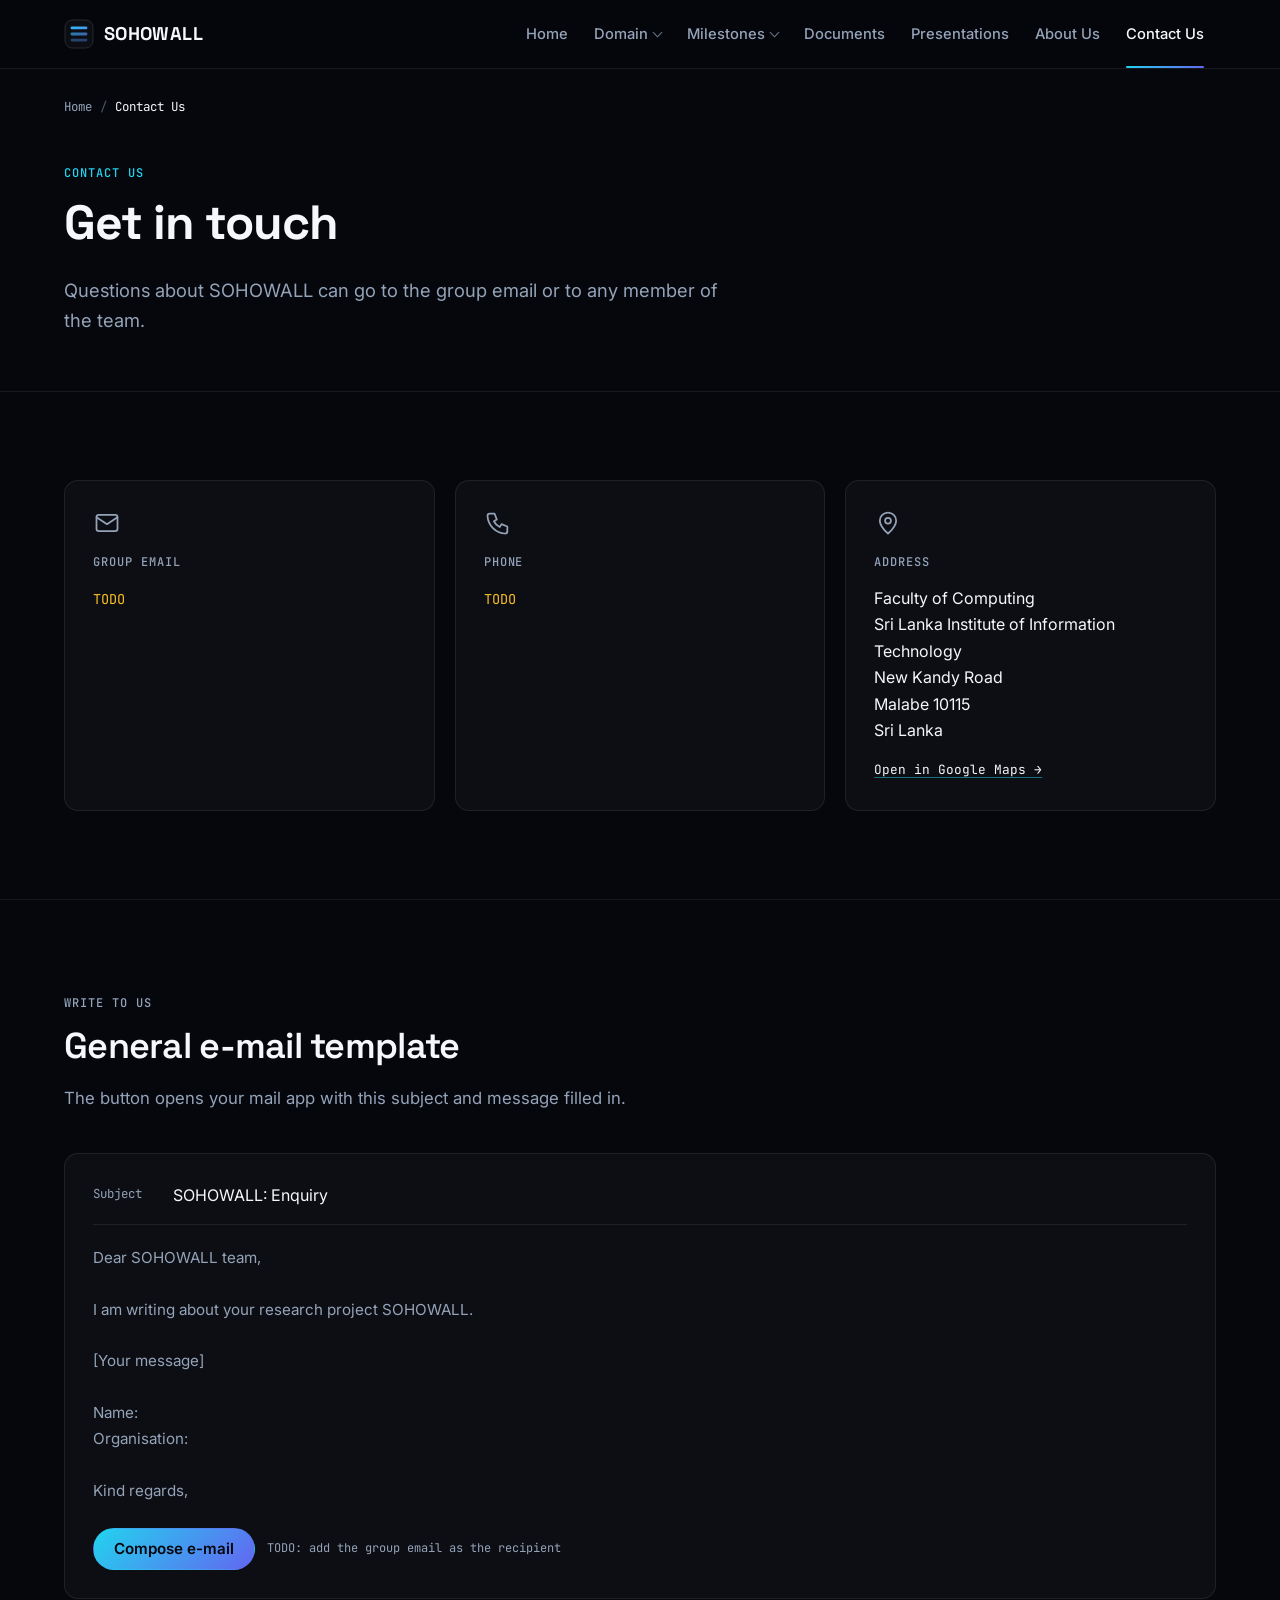
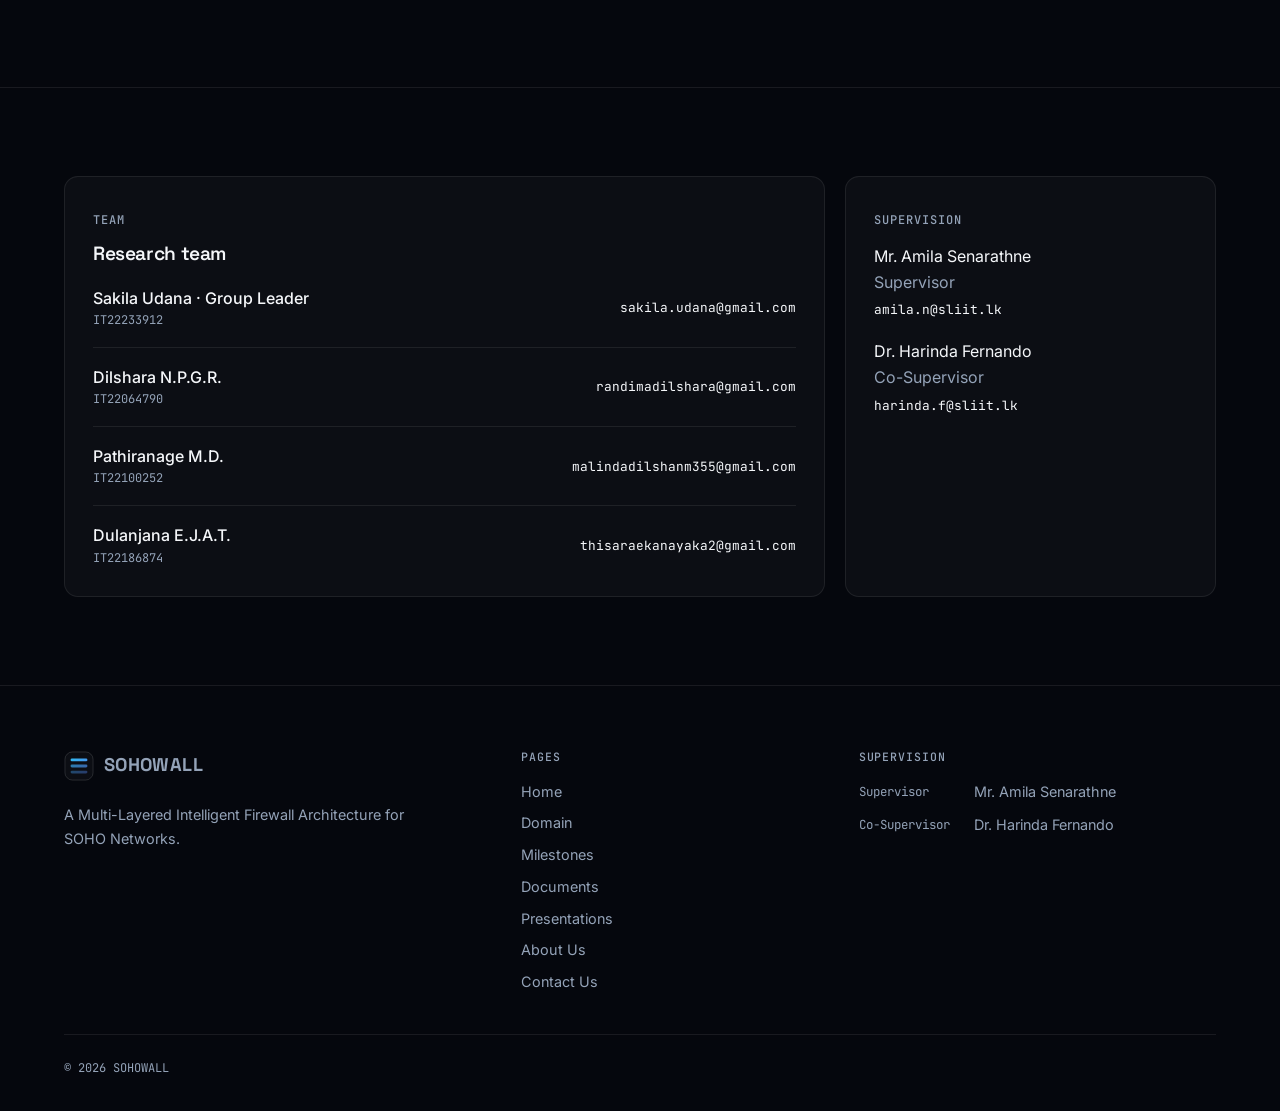
==== contact.html @ 6a12a7f2 "Initial commit: SOHOWALL project website" ====
<!doctype html>
<html lang="en">
<head>
  <meta charset="utf-8">
  <meta name="viewport" content="width=device-width, initial-scale=1">
  <title>Contact Us · SOHOWALL</title>
  <meta name="description" content="Contact the SOHOWALL research team.">
  <meta name="theme-color" content="#05070D">
  <link rel="icon" href="assets/img/logo.svg" type="image/svg+xml">
  <link rel="preconnect" href="https://fonts.googleapis.com">
  <link rel="preconnect" href="https://fonts.gstatic.com" crossorigin>
  <link rel="stylesheet" href="https://fonts.googleapis.com/css2?family=Inter:wght@400;500;600&family=JetBrains+Mono:wght@400;500&family=Space+Grotesk:wght@500;600;700&display=swap">
  <link rel="stylesheet" href="assets/css/style.css">
</head>
<body>
  <a class="skip-link" href="#main">Skip to content</a>

  <header class="site-header">
    <div class="container site-header__inner">
      <a class="brand" href="index.html" aria-label="SOHOWALL home">
        <img src="assets/img/logo.svg" alt="" width="30" height="30">
        <span class="brand__name">SOHOWALL</span>
      </a>

      <nav class="nav" aria-label="Main">
        <ul class="nav__list">
          <li class="nav__item"><a class="nav__link" href="index.html">Home</a></li>
          <li class="nav__item nav__item--has-menu"><a class="nav__link" href="domain.html">Domain<span class="nav__caret" aria-hidden="true"></span></a><div class="nav__menu"><ul class="nav__menu-panel"><li><a class="nav__sublink" href="domain.html#literature-survey">Literature Survey</a></li><li><a class="nav__sublink" href="domain.html#research-gap">Research Gap</a></li><li><a class="nav__sublink" href="domain.html#research-problem">Research Problem</a></li><li><a class="nav__sublink" href="domain.html#objectives">Research Objectives</a></li><li><a class="nav__sublink" href="domain.html#methodology">Methodology</a></li><li><a class="nav__sublink" href="domain.html#technologies">Technologies Used</a></li><li><span class="nav__group">Modules</span></li><li><a class="nav__sublink" href="modules/m1.html">M1 · Threat Intelligence &amp; Enforcement</a></li><li><a class="nav__sublink" href="modules/m2.html">M2 · Anomaly Detection</a></li><li><a class="nav__sublink" href="modules/m3.html">M3 · Data Loss Prevention</a></li><li><a class="nav__sublink" href="modules/m4.html">M4 · Natural Language Firewall</a></li></ul></div></li>
          <li class="nav__item nav__item--has-menu"><a class="nav__link" href="milestones.html">Milestones<span class="nav__caret" aria-hidden="true"></span></a><div class="nav__menu"><ul class="nav__menu-panel"><li><a class="nav__sublink" href="milestones.html#proposal">Project Proposal</a></li><li><a class="nav__sublink" href="milestones.html#progress-1">Progress Presentation 1</a></li><li><a class="nav__sublink" href="milestones.html#progress-2">Progress Presentation 2</a></li><li><a class="nav__sublink" href="milestones.html#final-assessment">Final Assessment</a></li><li><a class="nav__sublink" href="milestones.html#summary">Summary table</a></li></ul></div></li>
          <li class="nav__item"><a class="nav__link" href="documents.html">Documents</a></li>
          <li class="nav__item"><a class="nav__link" href="presentations.html">Presentations</a></li>
          <li class="nav__item"><a class="nav__link" href="about.html">About Us</a></li>
          <li class="nav__item"><a class="nav__link is-active" href="contact.html" aria-current="page">Contact Us</a></li>
        </ul>
      </nav>

      <details class="mnav">
        <summary><span class="mnav__icon" aria-hidden="true"></span>Menu</summary>
        <nav class="mnav__panel" aria-label="Main (mobile)">
          <ul class="mnav__list">
          <li><a class="mnav__link" href="index.html">Home</a></li>
          <li><a class="mnav__link" href="domain.html">Domain</a><ul class="mnav__sub"><li><a href="domain.html#literature-survey">Literature Survey</a></li><li><a href="domain.html#research-gap">Research Gap</a></li><li><a href="domain.html#research-problem">Research Problem</a></li><li><a href="domain.html#objectives">Research Objectives</a></li><li><a href="domain.html#methodology">Methodology</a></li><li><a href="domain.html#technologies">Technologies Used</a></li><li><a href="modules/m1.html">M1 · Threat Intelligence &amp; Enforcement</a></li><li><a href="modules/m2.html">M2 · Anomaly Detection</a></li><li><a href="modules/m3.html">M3 · Data Loss Prevention</a></li><li><a href="modules/m4.html">M4 · Natural Language Firewall</a></li></ul></li>
          <li><a class="mnav__link" href="milestones.html">Milestones</a><ul class="mnav__sub"><li><a href="milestones.html#proposal">Project Proposal</a></li><li><a href="milestones.html#progress-1">Progress Presentation 1</a></li><li><a href="milestones.html#progress-2">Progress Presentation 2</a></li><li><a href="milestones.html#final-assessment">Final Assessment</a></li><li><a href="milestones.html#summary">Summary table</a></li></ul></li>
          <li><a class="mnav__link" href="documents.html">Documents</a></li>
          <li><a class="mnav__link" href="presentations.html">Presentations</a></li>
          <li><a class="mnav__link" href="about.html">About Us</a></li>
          <li><a class="mnav__link is-active" href="contact.html" aria-current="page">Contact Us</a></li>
          </ul>
        </nav>
      </details>
    </div>
  </header>

  <main id="main">
    <nav class="breadcrumb container" aria-label="Breadcrumb">
      <ol>
        <li><a href="index.html">Home</a></li><li><span aria-current="page">Contact Us</span></li>
      </ol>
    </nav>
    <section class="page-hero">
      <div class="container">
        <span class="label label--accent">Contact us</span>
        <h1>Get in touch</h1>
        <p class="lead">Questions about SOHOWALL can go to the group email or to any member of the team.</p>
      </div>
    </section>

    <section class="section">
      <div class="container">
        <div class="grid grid--3">
          <div class="card">
            <svg class="icon" viewBox="0 0 24 24" aria-hidden="true"><rect x="3" y="5" width="18" height="14" rx="2"/><path d="M3 7l9 6 9-6"/></svg>
            <span class="label" style="margin-top:16px;display:block">Group email</span>
            <p style="color:var(--text)"><span class="todo">TODO</span></p>
          </div>
          <div class="card">
            <svg class="icon" viewBox="0 0 24 24" aria-hidden="true"><path d="M5 4h4l2 5-2.5 1.5a11 11 0 0 0 5 5L15 13l5 2v4a2 2 0 0 1-2 2A16 16 0 0 1 3 6a2 2 0 0 1 2-2"/></svg>
            <span class="label" style="margin-top:16px;display:block">Phone</span>
            <p style="color:var(--text)"><span class="todo">TODO</span></p>
          </div>
          <div class="card">
            <svg class="icon" viewBox="0 0 24 24" aria-hidden="true"><path d="M12 21s-7-6.2-7-11a7 7 0 0 1 14 0c0 4.8-7 11-7 11z"/><circle cx="12" cy="10" r="2.5"/></svg>
            <span class="label" style="margin-top:16px;display:block">Address</span>
            <address style="font-style:normal;color:var(--text)">Faculty of Computing<br>Sri Lanka Institute of Information Technology<br>New Kandy Road<br>Malabe 10115<br>Sri Lanka</address>
            <a class="card__more" href="https://maps.google.com/?q=SLIIT+Malabe+Campus" rel="noopener">Open in Google Maps →</a>
          </div>
        </div>
      </div>
    </section>

    <section class="section" id="email-template">
      <div class="container">
        <div class="section__head">
          <span class="label">Write to us</span>
          <h2>General e-mail template</h2>
          <p>The button opens your mail app with this subject and message filled in.</p>
        </div>
        <div class="card mail">
          <div class="mail__row"><span class="mail__key">Subject</span><span>SOHOWALL: Enquiry</span></div>
          <pre class="mail__body">Dear SOHOWALL team,

I am writing about your research project SOHOWALL.

[Your message]

Name:
Organisation:

Kind regards,
</pre>
          <div class="link-row">
            <a class="btn btn--primary" href="mailto:?subject=SOHOWALL%3A%20Enquiry&amp;body=Dear%20SOHOWALL%20team%2C%0D%0A%0D%0AI%20am%20writing%20about%20your%20research%20project%20SOHOWALL.%0D%0A%0D%0A%5BYour%20message%5D%0D%0A%0D%0AName%3A%0D%0AOrganisation%3A%0D%0A%0D%0AKind%20regards%2C%0D%0A">Compose e-mail</a>
            <span class="link-row__note">TODO: add the group email as the recipient</span>
          </div>
        </div>
      </div>
    </section>

    <section class="section">
      <div class="container">
        <div class="grid grid--3">
          <div class="card span-2">
            <span class="label">Team</span>
            <h3>Research team</h3>
            <ul class="doclist" style="margin-top:20px">
              <li>
                <span><span class="doclist__title">Sakila Udana · Group Leader</span><span class="doclist__meta">IT22233912</span></span>
                <a class="doclist__link" href="mailto:sakila.udana@gmail.com">sakila.udana@gmail.com</a>
              </li>
              <li>
                <span><span class="doclist__title">Dilshara N.P.G.R.</span><span class="doclist__meta">IT22064790</span></span>
                <a class="doclist__link" href="mailto:randimadilshara@gmail.com">randimadilshara@gmail.com</a>
              </li>
              <li>
                <span><span class="doclist__title">Pathiranage M.D.</span><span class="doclist__meta">IT22100252</span></span>
                <a class="doclist__link" href="mailto:malindadilshanm355@gmail.com">malindadilshanm355@gmail.com</a>
              </li>
              <li>
                <span><span class="doclist__title">Dulanjana E.J.A.T.</span><span class="doclist__meta">IT22186874</span></span>
                <a class="doclist__link" href="mailto:thisaraekanayaka2@gmail.com">thisaraekanayaka2@gmail.com</a>
              </li>
            </ul>
          </div>
          <div class="card">
            <span class="label">Supervision</span>
            <p style="color:var(--text);margin-bottom:0">Mr. Amila Senarathne</p>
            <p style="margin-bottom:0">Supervisor</p>
            <p><a class="doclist__link" href="mailto:amila.n@sliit.lk">amila.n@sliit.lk</a></p>
            <p style="color:var(--text);margin-bottom:0">Dr. Harinda Fernando</p>
            <p style="margin-bottom:0">Co-Supervisor</p>
            <p><a class="doclist__link" href="mailto:harinda.f@sliit.lk">harinda.f@sliit.lk</a></p>
          </div>
        </div>
      </div>
    </section>
  </main>

  <footer class="site-footer">
    <div class="container">
      <div class="site-footer__grid">
        <div>
          <a class="brand" href="index.html" aria-label="SOHOWALL home">
            <img src="assets/img/logo.svg" alt="" width="30" height="30">
            <span class="brand__name">SOHOWALL</span>
          </a>
          <p style="margin-top:16px">A Multi-Layered Intelligent Firewall Architecture for SOHO Networks.</p>
        </div>
        <div>
          <h2>Pages</h2>
          <ul>
            <li><a href="index.html">Home</a></li>
            <li><a href="domain.html">Domain</a></li>
            <li><a href="milestones.html">Milestones</a></li>
            <li><a href="documents.html">Documents</a></li>
            <li><a href="presentations.html">Presentations</a></li>
            <li><a href="about.html">About Us</a></li>
            <li><a href="contact.html">Contact Us</a></li>
          </ul>
        </div>
        <div>
          <h2>Supervision</h2>
          <dl class="meta">
            <dt>Supervisor</dt><dd>Mr. Amila Senarathne</dd>
            <dt>Co-Supervisor</dt><dd>Dr. Harinda Fernando</dd>
          </dl>
        </div>
      </div>
      <div class="site-footer__bottom">
        <span>&copy; 2026 SOHOWALL</span>
      </div>
    </div>
  </footer>
</body>
</html>
---- assets/css/style.css ----
/* ==========================================================================
   SOHOWALL
   Single stylesheet for the whole site. Dark only. No JavaScript.
   ========================================================================== */

/* ---------- Tokens ---------- */
:root {
  --bg: #05070D;
  --bg-raised: #0C0E14;            /* opaque equivalent of a card on --bg */
  --card: rgba(255, 255, 255, 0.03);
  --card-hover: rgba(255, 255, 255, 0.05);
  --border: rgba(255, 255, 255, 0.08);
  --border-strong: rgba(255, 255, 255, 0.14);
  --text: #F5F7FA;
  --muted: #94A3B8;
  --cyan: #22D3EE;
  --indigo: #6366F1;
  --accent: linear-gradient(135deg, var(--cyan), var(--indigo));

  --font-head: "Space Grotesk", system-ui, sans-serif;
  --font-body: "Inter", system-ui, -apple-system, "Segoe UI", sans-serif;
  --font-mono: "JetBrains Mono", ui-monospace, "Cascadia Code", Consolas, monospace;

  --max: 1200px;
  --gutter: 24px;
  --radius: 14px;
  --radius-sm: 8px;
  --header-h: 68px;

  color-scheme: dark;
}

/* ---------- Base ---------- */
*,
*::before,
*::after { box-sizing: border-box; }

html { scroll-behavior: smooth; scroll-padding-top: calc(var(--header-h) + 16px); }

body {
  margin: 0;
  background: var(--bg);
  color: var(--text);
  font-family: var(--font-body);
  font-size: 16px;
  line-height: 1.65;
  -webkit-font-smoothing: antialiased;
  text-rendering: optimizeLegibility;
}

h1, h2, h3, h4 {
  font-family: var(--font-head);
  font-weight: 600;
  line-height: 1.15;
  letter-spacing: -0.02em;
  margin: 0 0 0.5em;
}
h1 { font-size: clamp(2.25rem, 5vw, 3.75rem); font-weight: 700; }
h2 { font-size: clamp(1.6rem, 3vw, 2.25rem); }
h3 { font-size: 1.2rem; }
h4 { font-size: 1rem; }

p { margin: 0 0 1em; }
p:last-child { margin-bottom: 0; }

a { color: var(--text); text-decoration-color: rgba(34, 211, 238, 0.5); text-underline-offset: 3px; }
a:hover { color: var(--cyan); }

img, svg { max-width: 100%; height: auto; display: block; }

ul, ol { margin: 0 0 1em; padding-left: 1.2em; }
li + li { margin-top: 0.35em; }

code, pre, kbd { font-family: var(--font-mono); font-size: 0.875em; }

:focus-visible { outline: 2px solid var(--cyan); outline-offset: 3px; border-radius: 4px; }

::selection { background: rgba(99, 102, 241, 0.4); }

.sr-only {
  position: absolute; width: 1px; height: 1px; padding: 0; margin: -1px;
  overflow: hidden; clip: rect(0 0 0 0); white-space: nowrap; border: 0;
}

.skip-link {
  position: absolute; left: 16px; top: -100px; z-index: 100;
  padding: 10px 16px; background: var(--bg-raised); border: 1px solid var(--border-strong);
  border-radius: var(--radius-sm); text-decoration: none;
}
.skip-link:focus { top: 12px; }

/* ---------- Layout ---------- */
.container {
  width: 100%;
  max-width: var(--max);
  margin: 0 auto;
  padding: 0 var(--gutter);
}

.section { padding: 88px 0; }
.section--tight { padding: 56px 0; }
.section + .section { border-top: 1px solid var(--border); }

.section__head { max-width: 720px; margin-bottom: 40px; }
.section__head p { color: var(--muted); font-size: 1.05rem; }

.stack > * + * { margin-top: 16px; }

/* Grid */
.grid { display: grid; gap: 20px; }
.grid > * { min-width: 0; }
.grid--2 { grid-template-columns: repeat(2, minmax(0, 1fr)); }
.grid--3 { grid-template-columns: repeat(3, minmax(0, 1fr)); }
.grid--4 { grid-template-columns: repeat(4, minmax(0, 1fr)); }
.grid--auto { grid-template-columns: repeat(auto-fit, minmax(260px, 1fr)); }
.span-2 { grid-column: span 2; }

/* ---------- Typography helpers ---------- */
.label {
  display: inline-block;
  font-family: var(--font-mono);
  font-size: 0.75rem;
  font-weight: 500;
  letter-spacing: 0.08em;
  text-transform: uppercase;
  color: var(--muted);
  margin-bottom: 12px;
}
.label--accent { color: var(--cyan); }

.lead { font-size: 1.15rem; color: var(--muted); max-width: 680px; }
.muted { color: var(--muted); }
.mono { font-family: var(--font-mono); }

.text-gradient {
  background: var(--accent);
  -webkit-background-clip: text;
  background-clip: text;
  color: transparent;
}

.todo {
  font-family: var(--font-mono);
  font-size: 0.85em;
  color: #FBBF24;
}

/* ---------- Card ---------- */
.card {
  position: relative;
  background: var(--card);
  border: 1px solid var(--border);
  border-radius: var(--radius);
  padding: 28px;
  transition: border-color 0.2s ease, background-color 0.2s ease;
}
.card > :last-child { margin-bottom: 0; }
.card h3 { margin-bottom: 0.4em; }
.card p { color: var(--muted); }

.card--link { display: block; text-decoration: none; color: inherit; }
.card--link:hover { border-color: var(--border-strong); background: var(--card-hover); color: inherit; }
.card--link .card__more { color: var(--text); }
.card--link:hover .card__more { color: var(--cyan); }

.card__more {
  display: inline-block;
  margin-top: 16px;
  font-family: var(--font-mono);
  font-size: 0.8rem;
}

.card__top {
  display: flex;
  align-items: center;
  justify-content: space-between;
  gap: 12px;
  margin-bottom: 16px;
}

/* Feature card: 1px gradient border, for project-level content only (never a single module) */
.card--feature {
  background:
    linear-gradient(var(--bg-raised), var(--bg-raised)) padding-box,
    var(--accent) border-box;
  border: 1px solid transparent;
}
.card--feature::before {
  content: "";
  position: absolute;
  inset: 0;
  border-radius: inherit;
  background: radial-gradient(600px 240px at 0% 0%, rgba(34, 211, 238, 0.08), transparent 70%);
  pointer-events: none;
}
.card--feature.card--link:hover {
  background:
    linear-gradient(#10131B, #10131B) padding-box,
    var(--accent) border-box;
}

.card--flat { background: transparent; }

/* ---------- Buttons ---------- */
.btn {
  display: inline-flex;
  align-items: center;
  gap: 8px;
  padding: 11px 20px;
  border-radius: 999px;
  border: 1px solid var(--border-strong);
  background: var(--card);
  color: var(--text);
  font-family: var(--font-body);
  font-size: 0.95rem;
  font-weight: 500;
  line-height: 1.2;
  text-decoration: none;
  white-space: nowrap;
  transition: background-color 0.2s ease, border-color 0.2s ease, color 0.2s ease;
}
.btn:hover { background: var(--card-hover); border-color: rgba(255, 255, 255, 0.24); color: var(--text); }

.btn--primary {
  background: var(--accent);
  border-color: transparent;
  color: #05070D;
  font-weight: 600;
}
.btn--primary:hover { background: var(--accent); color: #05070D; filter: brightness(1.1); border-color: transparent; }

.btn--ghost { background: transparent; }

.btn--sm { padding: 7px 14px; font-size: 0.85rem; }

/* Missing links use href="#TODO" and read "Available soon" */
a[href="#TODO"] { cursor: default; }
.btn[href="#TODO"],
.btn[href="#TODO"]:hover {
  border-style: dashed;
  border-color: var(--border-strong);
  color: var(--muted);
  background: transparent;
}
.card--link[href="#TODO"]:hover { background: var(--card); border-color: var(--border); }
.card--link[href="#TODO"] .card__more,
.card--link[href="#TODO"]:hover .card__more { color: var(--muted); }

.link-row { display: flex; flex-wrap: wrap; align-items: center; gap: 12px; }
.link-row__note { font-family: var(--font-mono); font-size: 0.75rem; color: var(--muted); }

.btn-row { display: flex; flex-wrap: wrap; gap: 12px; margin-top: 32px; }

/* ---------- Badges ---------- */
.badge {
  display: inline-flex;
  align-items: center;
  gap: 6px;
  padding: 3px 10px;
  border-radius: 999px;
  border: 1px solid var(--border);
  background: var(--card);
  color: var(--muted);
  font-family: var(--font-mono);
  font-size: 0.72rem;
  font-weight: 500;
  letter-spacing: 0.04em;
  line-height: 1.6;
  white-space: nowrap;
}
.badge--todo { color: #FBBF24; border-color: rgba(251, 191, 36, 0.3); background: rgba(251, 191, 36, 0.06); }

.badge-list { display: flex; flex-wrap: wrap; gap: 8px; list-style: none; padding: 0; margin: 0; }
.badge-list li + li { margin-top: 0; }

/* ---------- Header ---------- */
.site-header {
  position: sticky;
  top: 0;
  z-index: 50;
  background: rgba(5, 7, 13, 0.82);
  -webkit-backdrop-filter: saturate(140%) blur(14px);
  backdrop-filter: saturate(140%) blur(14px);
  border-bottom: 1px solid var(--border);
}
.site-header__inner {
  display: flex;
  align-items: center;
  justify-content: space-between;
  gap: 24px;
  height: var(--header-h);
}

.brand {
  display: inline-flex;
  align-items: center;
  gap: 10px;
  text-decoration: none;
  color: var(--text);
  flex-shrink: 0;
}
.brand:hover { color: var(--text); }
.brand img { width: 30px; height: 30px; }
.brand__name {
  font-family: var(--font-head);
  font-weight: 700;
  font-size: 1.15rem;
  letter-spacing: 0.02em;
}

/* Desktop navigation */
.nav__list {
  display: flex;
  align-items: center;
  gap: 2px;
  list-style: none;
  margin: 0;
  padding: 0;
}
.nav__list > li + li { margin-top: 0; }
.nav__item { position: relative; }

.nav__link {
  position: relative;
  display: inline-flex;
  align-items: center;
  gap: 6px;
  padding: 8px 12px;
  border-radius: var(--radius-sm);
  color: var(--muted);
  font-size: 0.92rem;
  font-weight: 500;
  text-decoration: none;
  transition: color 0.2s ease, background-color 0.2s ease;
}
.nav__link:hover { color: var(--text); background: var(--card-hover); }

.nav__link.is-active { color: var(--text); }
.nav__link.is-active::after {
  content: "";
  position: absolute;
  left: 12px;
  right: 12px;
  bottom: -14px;
  height: 2px;
  border-radius: 2px;
  background: var(--accent);
}

.nav__caret {
  width: 7px;
  height: 7px;
  border-right: 1.5px solid currentColor;
  border-bottom: 1.5px solid currentColor;
  transform: translateY(-2px) rotate(45deg);
  opacity: 0.7;
  transition: transform 0.2s ease;
}

/* CSS-only drop-down: opens on hover and on keyboard focus inside */
.nav__menu {
  position: absolute;
  top: 100%;
  left: -8px;
  min-width: 240px;
  padding-top: 14px;            /* hover bridge between tab and panel */
  list-style: none;
  margin: 0;
  opacity: 0;
  visibility: hidden;
  transform: translateY(4px);
  transition: opacity 0.18s ease, transform 0.18s ease, visibility 0.18s;
}
.nav__menu-panel {
  padding: 8px;
  background: var(--bg-raised);
  border: 1px solid var(--border-strong);
  border-radius: 12px;
  box-shadow: 0 24px 48px rgba(0, 0, 0, 0.5);
  list-style: none;
  margin: 0;
}
.nav__menu-panel li + li { margin-top: 0; }

.nav__item--has-menu:hover > .nav__menu,
.nav__item--has-menu:focus-within > .nav__menu {
  opacity: 1;
  visibility: visible;
  transform: translateY(0);
}
.nav__item--has-menu:hover .nav__caret,
.nav__item--has-menu:focus-within .nav__caret { transform: translateY(1px) rotate(225deg); }

.nav__sublink {
  display: flex;
  align-items: center;
  justify-content: space-between;
  gap: 12px;
  padding: 8px 12px;
  border-radius: 6px;
  color: var(--muted);
  font-size: 0.9rem;
  text-decoration: none;
}
.nav__sublink:hover { background: var(--card-hover); color: var(--text); }
.nav__sublink.is-active { color: var(--text); }

.nav__group {
  display: block;
  margin: 8px 0 0;
  padding: 10px 12px 4px;
  border-top: 1px solid var(--border);
  font-family: var(--font-mono);
  font-size: 0.68rem;
  letter-spacing: 0.08em;
  text-transform: uppercase;
  color: var(--muted);
}

/* Mobile navigation (<details>) */
.mnav { display: none; }
.mnav > summary {
  list-style: none;
  display: inline-flex;
  align-items: center;
  gap: 10px;
  padding: 8px 14px;
  border: 1px solid var(--border-strong);
  border-radius: 999px;
  font-family: var(--font-mono);
  font-size: 0.8rem;
  cursor: pointer;
  user-select: none;
}
.mnav > summary::-webkit-details-marker { display: none; }
.mnav__icon,
.mnav__icon::before,
.mnav__icon::after {
  display: block;
  width: 14px;
  height: 1.5px;
  background: currentColor;
  border-radius: 2px;
  transition: transform 0.2s ease, opacity 0.2s ease;
}
.mnav__icon { position: relative; }
.mnav__icon::before,
.mnav__icon::after { content: ""; position: absolute; left: 0; }
.mnav__icon::before { top: -5px; }
.mnav__icon::after { top: 5px; }
.mnav[open] .mnav__icon { background: transparent; }
.mnav[open] .mnav__icon::before { transform: translateY(5px) rotate(45deg); }
.mnav[open] .mnav__icon::after { transform: translateY(-5px) rotate(-45deg); }

.mnav__panel {
  position: absolute;
  left: 0;
  right: 0;
  top: 100%;
  max-height: calc(100vh - var(--header-h));
  overflow-y: auto;
  padding: 12px 16px 24px;
  background: var(--bg);
  border-bottom: 1px solid var(--border);
}
.mnav__list { list-style: none; margin: 0; padding: 0; }
.mnav__list li + li { margin-top: 0; }
.mnav__link {
  display: block;
  padding: 12px 4px;
  border-bottom: 1px solid var(--border);
  color: var(--muted);
  font-weight: 500;
  text-decoration: none;
}
.mnav__link.is-active { color: var(--text); box-shadow: inset 2px 0 0 var(--cyan); padding-left: 12px; }
.mnav__sub { list-style: none; margin: 0; padding: 4px 0 8px 16px; border-bottom: 1px solid var(--border); }
.mnav__sub li + li { margin-top: 0; }
.mnav__sub a {
  display: block;
  padding: 6px 4px;
  color: var(--muted);
  font-size: 0.9rem;
  text-decoration: none;
}
.mnav__sub a:hover,
.mnav__link:hover { color: var(--text); }

/* ---------- Breadcrumb ---------- */
.breadcrumb { padding-top: 28px; }
.breadcrumb ol {
  display: flex;
  flex-wrap: wrap;
  align-items: center;
  gap: 8px;
  list-style: none;
  margin: 0;
  padding: 0;
  font-family: var(--font-mono);
  font-size: 0.78rem;
  color: var(--muted);
}
.breadcrumb li + li { margin-top: 0; }
.breadcrumb li + li::before { content: "/"; margin-right: 8px; opacity: 0.5; }
.breadcrumb a { color: var(--muted); text-decoration: none; }
.breadcrumb a:hover { color: var(--text); }
.breadcrumb [aria-current="page"] { color: var(--text); }

/* ---------- Hero ---------- */
.hero {
  position: relative;
  padding: 120px 0 104px;
  overflow: hidden;
}
.hero::before {
  content: "";
  position: absolute;
  inset: -20% -10% auto auto;
  width: 720px;
  height: 720px;
  background: radial-gradient(closest-side, rgba(99, 102, 241, 0.14), transparent);
  pointer-events: none;
}
.hero__inner { position: relative; }
.hero h1 { margin-bottom: 0.25em; }
.hero__subtitle {
  font-family: var(--font-head);
  font-size: clamp(1.2rem, 2.4vw, 1.6rem);
  font-weight: 500;
  color: var(--text);
  max-width: 760px;
  margin-bottom: 20px;
}

.page-hero { padding: 40px 0 56px; border-bottom: 1px solid var(--border); }
.page-hero h1 { font-size: clamp(2rem, 4vw, 3rem); }
.page-hero .lead { margin-bottom: 0; }

/* ---------- Flow (M1 → M4) ---------- */
.flow {
  display: grid;
  grid-template-columns: 1fr auto 1fr auto 1fr;
  align-items: center;
  gap: 16px;
}
.flow__node { text-align: left; }
.flow__edge {
  font-family: var(--font-mono);
  font-size: 0.72rem;
  color: var(--muted);
  text-align: center;
}
.flow__edge::after {
  content: "";
  display: block;
  width: 64px;
  height: 1px;
  margin: 8px auto 0;
  background: var(--accent);
}

/* ---------- Definition list ---------- */
.meta {
  display: grid;
  grid-template-columns: max-content 1fr;
  gap: 10px 24px;
  margin: 0;
}
.meta dt { font-family: var(--font-mono); font-size: 0.78rem; color: var(--muted); padding-top: 2px; }
.meta dd { margin: 0; }

/* ---------- Timeline (Milestones) ---------- */
.timeline { list-style: none; margin: 0; padding: 0; position: relative; }
.timeline::before {
  content: "";
  position: absolute;
  left: 7px;
  top: 8px;
  bottom: 8px;
  width: 1px;
  background: var(--border-strong);
}
.timeline > li { position: relative; padding-left: 44px; }
.timeline > li + li { margin-top: 20px; }
.timeline > li::before {
  content: "";
  position: absolute;
  left: 0;
  top: 34px;
  width: 15px;
  height: 15px;
  border-radius: 50%;
  background: var(--bg);
  border: 1.5px solid var(--border-strong);
}
.timeline__head {
  display: flex;
  flex-wrap: wrap;
  align-items: baseline;
  justify-content: space-between;
  gap: 8px 16px;
  margin-bottom: 8px;
}
.timeline__head h3 { margin: 0; }

/* ---------- Table-like list (Documents) ---------- */
.doclist { list-style: none; margin: 0; padding: 0; }
.doclist li {
  display: flex;
  align-items: center;
  justify-content: space-between;
  gap: 16px;
  padding: 16px 0;
  border-top: 1px solid var(--border);
}
.doclist li + li { margin-top: 0; }
.doclist li:first-child { border-top: 0; padding-top: 0; }
.doclist li:last-child { padding-bottom: 0; }
.doclist__title { font-weight: 500; }
.doclist__meta { display: block; font-family: var(--font-mono); font-size: 0.75rem; color: var(--muted); }

/* ---------- Slide placeholder (Presentations) ---------- */
.thumb {
  aspect-ratio: 16 / 9;
  margin: -28px -28px 24px;
  border-bottom: 1px solid var(--border);
  border-radius: var(--radius) var(--radius) 0 0;
  background:
    linear-gradient(180deg, transparent, rgba(5, 7, 13, 0.6)),
    repeating-linear-gradient(90deg, rgba(255, 255, 255, 0.025) 0 1px, transparent 1px 48px),
    repeating-linear-gradient(0deg, rgba(255, 255, 255, 0.025) 0 1px, transparent 1px 48px),
    var(--bg-raised);
  display: flex;
  align-items: flex-end;
  padding: 16px 20px;
  overflow: hidden;
}
.thumb img { width: 100%; height: 100%; object-fit: cover; }

/* ---------- Documents ---------- */
.stack-lg > * + * { margin-top: 72px; }
.doc-group h2 { font-size: 1.5rem; margin-bottom: 20px; }
.doc { display: flex; flex-direction: column; }
.doc h3 { font-size: 1.05rem; }
.doc__meta { font-family: var(--font-mono); font-size: 0.75rem; color: var(--muted); }
.doc .card__more { margin-top: auto; padding-top: 20px; }

.badge--pending { color: var(--muted); }
.badge--pending::before {
  content: "";
  width: 6px;
  height: 6px;
  border-radius: 50%;
  background: currentColor;
  opacity: 0.7;
}
.badge--done::before {
  content: "";
  width: 6px;
  height: 6px;
  border-radius: 50%;
  background: currentColor;
}

/* ---------- Presentations ---------- */
.thumb--slide {
  position: relative;
  flex-direction: column;
  align-items: flex-start;
  justify-content: center;
  gap: 6px;
  padding: 28px 32px;
  background:
    radial-gradient(420px 200px at 100% 0%, rgba(99, 102, 241, 0.16), transparent 70%),
    repeating-linear-gradient(90deg, rgba(255, 255, 255, 0.025) 0 1px, transparent 1px 48px),
    repeating-linear-gradient(0deg, rgba(255, 255, 255, 0.025) 0 1px, transparent 1px 48px),
    var(--bg-raised);
}
.thumb--slide::after {
  content: "";
  position: absolute;
  left: 32px;
  bottom: 24px;
  width: 48px;
  height: 2px;
  border-radius: 2px;
  background: var(--accent);
}
.thumb__eyebrow {
  font-family: var(--font-mono);
  font-size: 0.66rem;
  letter-spacing: 0.08em;
  text-transform: uppercase;
  color: var(--muted);
}
.thumb__title {
  font-family: var(--font-head);
  font-size: clamp(1.4rem, 3vw, 2rem);
  font-weight: 700;
  letter-spacing: -0.02em;
  line-height: 1.1;
}
.thumb__sub { font-size: 0.9rem; color: var(--muted); }

.video {
  position: relative;
  aspect-ratio: 16 / 9;
  border: 1px solid var(--border);
  border-radius: var(--radius);
  overflow: hidden;
  background: var(--bg-raised);
}
.video iframe { position: absolute; inset: 0; width: 100%; height: 100%; border: 0; }
.video__placeholder {
  position: absolute;
  inset: 0;
  display: flex;
  flex-direction: column;
  align-items: center;
  justify-content: center;
  gap: 12px;
  text-align: center;
  background:
    radial-gradient(500px 260px at 50% 50%, rgba(34, 211, 238, 0.06), transparent 70%),
    repeating-linear-gradient(90deg, rgba(255, 255, 255, 0.02) 0 1px, transparent 1px 56px),
    repeating-linear-gradient(0deg, rgba(255, 255, 255, 0.02) 0 1px, transparent 1px 56px);
}
.video__play { width: 64px; height: 64px; color: var(--text); margin-bottom: 8px; }

/* ---------- People (About) ---------- */
.person { display: flex; flex-direction: column; gap: 4px; }
.avatar {
  width: 64px;
  height: 64px;
  margin-bottom: 16px;
  border-radius: 50%;
  border: 1px solid var(--border-strong);
  background: var(--bg-raised);
  display: grid;
  place-items: center;
  font-family: var(--font-head);
  font-weight: 600;
  font-size: 1.1rem;
  color: var(--text);
  overflow: hidden;
}
.avatar img { width: 100%; height: 100%; object-fit: cover; }
.person__name,
.card .person__name { font-family: var(--font-head); font-size: 1.1rem; font-weight: 600; margin: 0; color: var(--text); }
.person__id { font-family: var(--font-mono); font-size: 0.78rem; color: var(--muted); }

.avatar--lg { width: 88px; height: 88px; font-size: 1.4rem; }
.person--row { flex-direction: row; align-items: center; gap: 24px; }
.person--row .avatar { margin-bottom: 0; flex-shrink: 0; }
.meta--compact { grid-template-columns: 72px 1fr; gap: 8px 16px; font-size: 0.92rem; }
.achievements { margin: 0; }

/* ---------- About: square photos ---------- */
/* Member cards open with a full-width square photo */
.card-media {
  margin: -28px -28px 20px;
  aspect-ratio: 1 / 1;
  overflow: hidden;
  border-radius: var(--radius) var(--radius) 0 0;
  border-bottom: 1px solid var(--border);
  background: var(--bg-raised);
}
/* Supervisor cards: square photo beside the name */
.photo-sq {
  width: 140px;
  height: 140px;
  flex-shrink: 0;
  overflow: hidden;
  border-radius: 12px;
  border: 1px solid var(--border-strong);
  background: var(--bg-raised);
}
.card-media img,
.photo-sq img { width: 100%; height: 100%; object-fit: cover; display: block; }
.card-media.is-initials,
.photo-sq.is-initials {
  display: grid;
  place-items: center;
  font-family: var(--font-head);
  font-weight: 600;
  font-size: 2.5rem;
  color: var(--muted);
}
.photo-sq.is-initials { font-size: 1.6rem; }
.member .meta--compact { grid-template-columns: 64px 1fr; }
.member .email { font-size: 0.85rem; overflow-wrap: break-word; }
.member .email a,
.doclist__link { color: var(--text); text-decoration: none; }
.member .email a:hover,
.doclist__link:hover { color: var(--cyan); }
.doclist__link { font-family: var(--font-mono); font-size: 0.8rem; overflow-wrap: anywhere; }

/* ---------- Contact: e-mail template ---------- */
.mail__row {
  display: flex;
  flex-wrap: wrap;
  gap: 8px 16px;
  padding-bottom: 16px;
  border-bottom: 1px solid var(--border);
}
.mail__key { font-family: var(--font-mono); font-size: 0.78rem; color: var(--muted); padding-top: 2px; min-width: 64px; }
.mail__body {
  margin: 0 0 24px;
  padding: 20px 0 0;
  font-family: var(--font-body);
  font-size: 0.95rem;
  line-height: 1.7;
  color: var(--muted);
  white-space: pre-wrap;
}

/* ---------- Module pages ---------- */
.back-link {
  font-family: var(--font-mono);
  font-size: 0.85rem;
  color: var(--muted);
  text-decoration: none;
}
.back-link:hover { color: var(--text); }

/* Numbered feature list: same layout whatever the number of features */
.featlist { list-style: none; margin: 0; padding: 0; }
.featlist li {
  display: grid;
  grid-template-columns: 48px 1fr;
  gap: 16px;
  padding: 20px 0;
  border-top: 1px solid var(--border);
}
.featlist li + li { margin-top: 0; }
.featlist li:first-child { border-top: 0; padding-top: 0; }
.featlist li:last-child { padding-bottom: 0; }
.featlist__num { font-family: var(--font-mono); font-size: 0.78rem; color: var(--muted); padding-top: 3px; }
.featlist h3 { font-size: 1.05rem; margin-bottom: 4px; }

.module-owner {
  margin: 16px 0 0;
  font-family: var(--font-mono);
  font-size: 0.8rem;
  color: var(--muted);
}

/* Domain: references and numbered objectives */
.ref-list {
  display: flex;
  flex-wrap: wrap;
  gap: 8px 20px;
  list-style: none;
  margin: 0;
  padding: 0;
  font-size: 0.9rem;
  color: var(--muted);
}
.ref-list li + li { margin-top: 0; }
.obj-list { margin: 12px 0 0; }
.obj-list li::marker { font-family: var(--font-mono); font-size: 0.8em; }

/* About: supervisor email */
.sup-email {
  display: inline-block;
  margin-top: 6px;
  font-family: var(--font-mono);
  font-size: 0.8rem;
  color: var(--muted);
  text-decoration: none;
}
.sup-email:hover { color: var(--cyan); }

/* ---------- Module page pager ---------- */
.pager {
  display: flex;
  justify-content: space-between;
  gap: 16px;
}
.pager > * { flex: 1; }
.pager .card { padding: 20px 24px; }
.pager .card--next { text-align: right; }

/* ---------- Footer ---------- */
.site-footer {
  margin-top: 0;
  padding: 64px 0 32px;
  border-top: 1px solid var(--border);
  font-size: 0.9rem;
}
.site-footer__grid {
  display: grid;
  grid-template-columns: 1.4fr 1fr 1.2fr;
  gap: 40px;
  padding-bottom: 40px;
}
.site-footer p { color: var(--muted); max-width: 360px; }
.site-footer h2 {
  font-family: var(--font-mono);
  font-size: 0.72rem;
  font-weight: 500;
  letter-spacing: 0.08em;
  text-transform: uppercase;
  color: var(--muted);
  margin-bottom: 16px;
}
.site-footer ul { list-style: none; margin: 0; padding: 0; }
.site-footer li + li { margin-top: 8px; }
.site-footer a { color: var(--muted); text-decoration: none; }
.site-footer a:hover { color: var(--text); }
.site-footer .meta dd { color: var(--muted); }
.site-footer__bottom {
  display: flex;
  flex-wrap: wrap;
  justify-content: space-between;
  gap: 12px;
  padding-top: 24px;
  border-top: 1px solid var(--border);
  font-family: var(--font-mono);
  font-size: 0.75rem;
  color: var(--muted);
}

/* ---------- In-page sub-menu ---------- */
html:has(.subnav) { scroll-padding-top: calc(var(--header-h) + 76px); }

.subnav {
  position: sticky;
  top: var(--header-h);
  z-index: 40;
  background: rgba(5, 7, 13, 0.86);
  -webkit-backdrop-filter: blur(14px);
  backdrop-filter: blur(14px);
  border-bottom: 1px solid var(--border);
}
.subnav__list {
  display: flex;
  gap: 6px;
  list-style: none;
  margin: 0;
  padding: 12px 0;
  overflow-x: auto;
  scrollbar-width: none;
}
.subnav__list::-webkit-scrollbar { display: none; }
.subnav__list li + li { margin-top: 0; }
.subnav__list a {
  display: inline-flex;
  align-items: center;
  gap: 8px;
  padding: 6px 14px;
  border: 1px solid var(--border);
  border-radius: 999px;
  color: var(--muted);
  font-size: 0.85rem;
  text-decoration: none;
  white-space: nowrap;
  transition: color 0.2s ease, border-color 0.2s ease, background-color 0.2s ease;
}
.subnav__list a span { font-family: var(--font-mono); font-size: 0.7rem; opacity: 0.7; }
.subnav__list a:hover { color: var(--text); border-color: var(--border-strong); background: var(--card-hover); }

/* The section reached from a link gets a quiet marker */
section:target .section__head .label { color: var(--cyan); }

/* ---------- Table ---------- */
.table-wrap { padding: 0; overflow-x: auto; }
.table { width: 100%; border-collapse: collapse; font-size: 0.92rem; }
.table th,
.table td { padding: 14px 20px; text-align: left; vertical-align: top; border-top: 1px solid var(--border); }
.table thead th {
  border-top: 0;
  font-family: var(--font-mono);
  font-size: 0.72rem;
  font-weight: 500;
  letter-spacing: 0.06em;
  text-transform: uppercase;
  color: var(--muted);
  white-space: nowrap;
}
.table td { color: var(--muted); }

.table tbody th { font-weight: 500; color: var(--text); white-space: nowrap; }
.table tbody th a { text-decoration: none; }

/* ---------- Status badges ---------- */
.badge--done { color: var(--cyan); border-color: rgba(34, 211, 238, 0.3); background: rgba(34, 211, 238, 0.06); }
.badge--upcoming { color: var(--text); border-color: var(--border-strong); }

/* ---------- Picker: CSS-only drop-down on <details> ---------- */
.picker { position: relative; display: inline-block; }
.picker > summary {
  list-style: none;
  display: inline-flex;
  align-items: center;
  gap: 14px;
  padding: 12px 18px;
  border: 1px solid var(--border-strong);
  border-radius: 12px;
  background: var(--card);
  font-weight: 500;
  cursor: pointer;
  user-select: none;
  transition: background-color 0.2s ease, border-color 0.2s ease;
}
.picker > summary::-webkit-details-marker { display: none; }
.picker > summary:hover { background: var(--card-hover); border-color: rgba(255, 255, 255, 0.24); }
.picker[open] > summary .nav__caret { transform: translateY(1px) rotate(225deg); }
.picker__panel {
  position: absolute;
  top: calc(100% + 8px);
  left: 0;
  z-index: 30;
  min-width: 100%;
  width: max-content;
  max-width: calc(100vw - 2 * var(--gutter));
  padding: 8px;
  background: var(--bg-raised);
  border: 1px solid var(--border-strong);
  border-radius: 12px;
  box-shadow: 0 24px 48px rgba(0, 0, 0, 0.5);
}
.picker__panel ol { list-style: none; margin: 0; padding: 0; }
.picker__panel li + li { margin-top: 0; }
.picker__panel a {
  display: flex;
  align-items: center;
  gap: 14px;
  padding: 10px 12px;
  border-radius: 8px;
  color: var(--muted);
  text-decoration: none;
}
.picker__panel a .mono { font-size: 0.72rem; opacity: 0.7; }
.picker__panel a:hover { background: var(--card-hover); color: var(--text); }

/* ---------- Figure ---------- */
.figure { margin: 0; }
.figure img {
  width: 100%;
  height: auto;
  border: 1px solid var(--border);
  border-radius: var(--radius);
  background: var(--bg-raised);
}
.figure figcaption { margin-top: 12px; font-size: 0.85rem; color: var(--muted); }

/* ---------- Home: hero split ---------- */
.hero--split {
  display: grid;
  grid-template-columns: minmax(0, 1.25fr) minmax(0, 1fr);
  gap: 48px;
  align-items: center;
}
.hero__art { width: 100%; max-width: 460px; justify-self: end; }

/* ---------- Home: pillars ---------- */
.icon {
  width: 28px;
  height: 28px;
  fill: none;
  stroke: var(--muted);
  stroke-width: 1.5;
  stroke-linecap: round;
  stroke-linejoin: round;
}
.card--feature .icon { stroke: var(--cyan); }
.pillar { display: flex; flex-direction: column; }
.pillar .card__more { margin-top: auto; padding-top: 16px; }

/* ---------- Home: parallel detection layers ---------- */
.parallel {
  margin-top: 48px;
  padding-top: 32px;
  border-top: 1px dashed var(--border-strong);
}

/* ---------- Grouped tech stack ---------- */
.stack-list { grid-template-columns: 120px 1fr; gap: 14px 20px; margin-top: 16px; }
.stack-list dt { padding-top: 5px; }

/* ---------- Screenshot placeholder (module pages) ---------- */
.shot { margin: 40px 0 0; }
.shot img { width: 100%; height: auto; border: 1px solid var(--border); border-radius: var(--radius); }
.shot figcaption { margin-top: 12px; font-size: 0.85rem; color: var(--muted); }
.shot__placeholder {
  aspect-ratio: 16 / 9;
  display: flex;
  flex-direction: column;
  align-items: center;
  justify-content: center;
  gap: 10px;
  border: 1px dashed var(--border-strong);
  border-radius: var(--radius);
  background:
    repeating-linear-gradient(90deg, rgba(255, 255, 255, 0.02) 0 1px, transparent 1px 56px),
    repeating-linear-gradient(0deg, rgba(255, 255, 255, 0.02) 0 1px, transparent 1px 56px),
    var(--bg-raised);
}

/* ---------- Home: research components ---------- */
/* Subgrid: badge, title, summary and link line up across the four cards */
.component {
  display: grid;
  grid-row: span 4;
  grid-template-rows: subgrid;
  row-gap: 0;
}
.component .card__top { margin-bottom: 12px; }
.component h3 { font-size: 1.05rem; margin-bottom: 14px; }
.component .card__more { margin-top: 0; padding-top: 16px; align-self: end; }

/* ---------- Home: how it works ---------- */
.steps {
  position: relative;
  display: grid;
  grid-template-columns: repeat(5, minmax(0, 1fr));
  gap: 20px;
  list-style: none;
  margin: 0;
  padding: 0;
  overflow: hidden;
}
.steps::before,
.steps::after {
  content: "";
  position: absolute;
  top: 19px;
  height: 1px;
}
.steps::before { left: 0; right: 0; background: var(--border-strong); }
.steps::after {
  left: -160px;
  width: 160px;
  background: linear-gradient(90deg, transparent, var(--cyan), transparent);
  animation: steps-run 6s linear infinite;
}
.steps--4 { grid-template-columns: repeat(4, minmax(0, 1fr)); }
@keyframes steps-run { to { left: 100%; } }

.steps > li + li { margin-top: 0; }
.steps__item { position: relative; }
.steps__num {
  position: relative;
  z-index: 1;
  display: inline-grid;
  place-items: center;
  width: 38px;
  height: 38px;
  margin-bottom: 18px;
  border-radius: 50%;
  border: 1px solid var(--border-strong);
  background: var(--bg);
  font-family: var(--font-mono);
  font-size: 0.75rem;
  color: var(--muted);
}
.steps__item h3 { font-size: 1.05rem; margin-bottom: 6px; }
.steps__item p { color: var(--muted); font-size: 0.92rem; margin-bottom: 12px; }

@media (max-width: 960px) {
  .hero--split { grid-template-columns: minmax(0, 1fr); }
  .hero__art { justify-self: start; max-width: 380px; }

  .steps { grid-template-columns: minmax(0, 1fr); gap: 28px; }
  .steps::before,
  .steps::after { top: 0; left: 19px; width: 1px; }
  .steps::before { bottom: 0; right: auto; height: auto; }
  .steps::after {
    top: -160px;
    height: 160px;
    background: linear-gradient(180deg, transparent, var(--cyan), transparent);
    animation-name: steps-run-y;
  }
  .steps__item { padding-left: 58px; }
  .steps__num { position: absolute; left: 0; top: -6px; }
}
@keyframes steps-run-y { to { top: 100%; } }

/* ---------- Responsive ---------- */
@media (max-width: 1040px) {
  .nav { display: none; }
  .mnav { display: block; }
}

@media (max-width: 960px) {
  .grid--4 { grid-template-columns: repeat(2, minmax(0, 1fr)); }
  .grid--3 { grid-template-columns: repeat(2, minmax(0, 1fr)); }
  .site-footer__grid { grid-template-columns: 1fr 1fr; }
  .site-footer__grid > :first-child { grid-column: 1 / -1; }
}

/* Two-column range: a lone last card in a 3-column grid takes the full row */
@media (min-width: 721px) and (max-width: 960px) {
  .grid--3:not(:has(> .span-2)) > :last-child:nth-child(odd),
  .grid--3:has(> .span-2:first-child) > :last-child:nth-child(even) { grid-column: 1 / -1; }
}

@media (max-width: 720px) {
  :root { --gutter: 16px; }
  .section { padding: 64px 0; }
  .hero { padding: 72px 0 64px; }
  .grid--2,
  .grid--3,
  .grid--4 { grid-template-columns: minmax(0, 1fr); }
  .span-2 { grid-column: auto; }
  .card { padding: 22px; }
  .thumb { margin: -22px -22px 20px; }
  .card-media { margin: -22px -22px 18px; }
  .photo-sq { width: 104px; height: 104px; }
  .flow { grid-template-columns: minmax(0, 1fr); }
  .flow__edge::after { width: 1px; height: 24px; }
  .doclist li { flex-direction: column; align-items: flex-start; }
  .pager { flex-direction: column; }
  .pager .card--next { text-align: left; }
  .site-footer__grid { grid-template-columns: 1fr; }
  .meta { grid-template-columns: 1fr; gap: 2px 0; }
  .meta dd { margin-bottom: 10px; }
}

@media (prefers-reduced-motion: reduce) {
  html { scroll-behavior: auto; }
  *, *::before, *::after { transition: none !important; animation: none !important; }
}
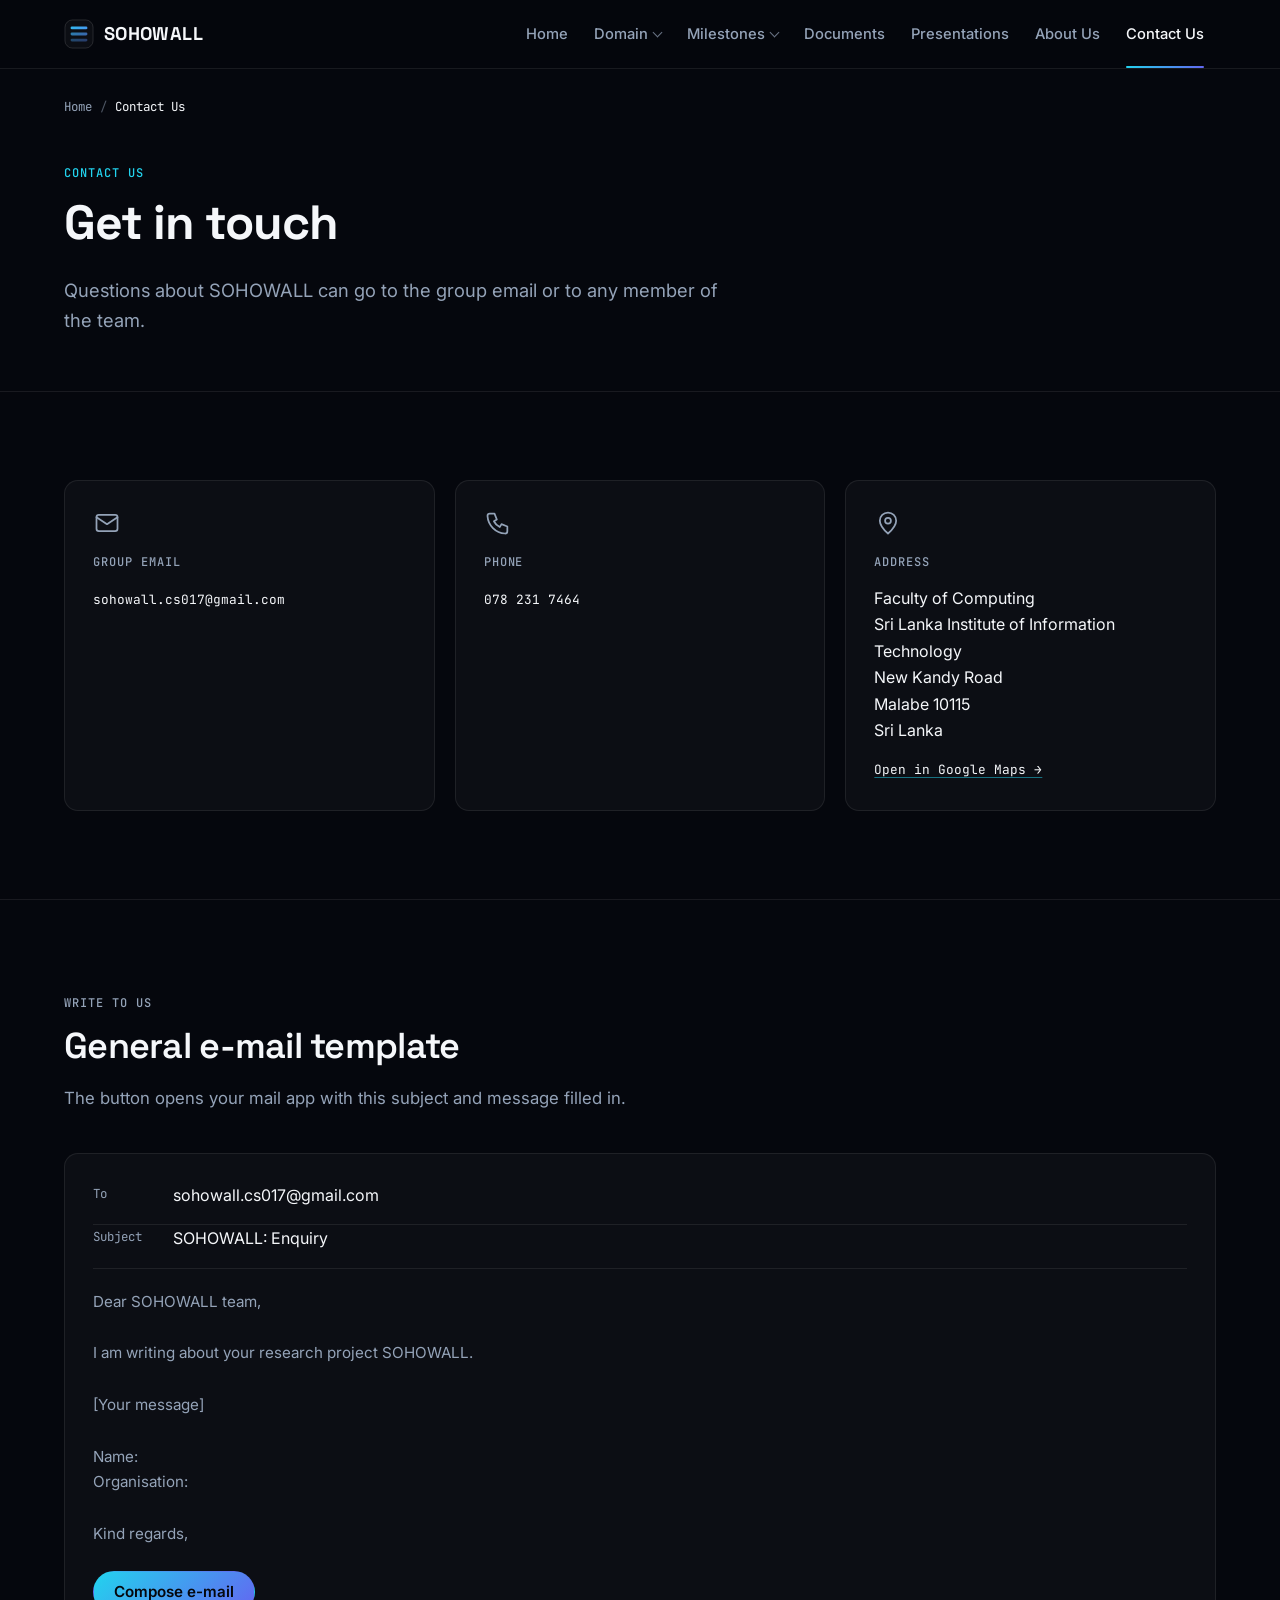
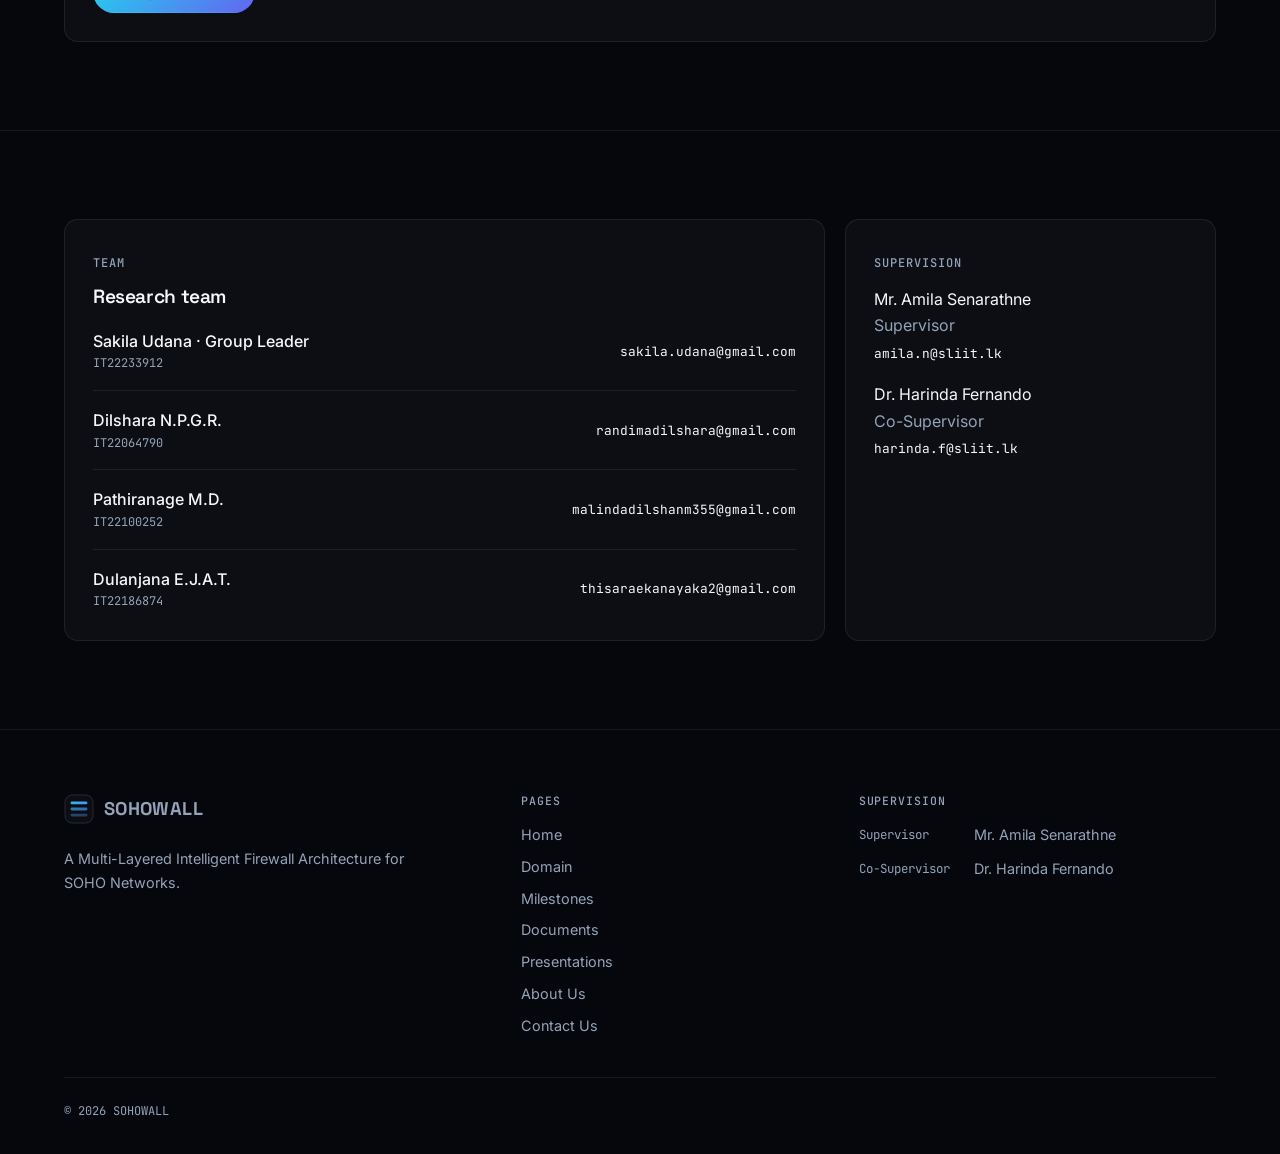
==== commit dc1e1347: "V2" ====
--- a/contact.html
+++ b/contact.html
@@ -71,12 +71,12 @@
           <div class="card">
             <svg class="icon" viewBox="0 0 24 24" aria-hidden="true"><rect x="3" y="5" width="18" height="14" rx="2"/><path d="M3 7l9 6 9-6"/></svg>
             <span class="label" style="margin-top:16px;display:block">Group email</span>
-            <p style="color:var(--text)"><span class="todo">TODO</span></p>
+            <p><a class="doclist__link" href="mailto:sohowall.cs017@gmail.com">sohowall.cs017<wbr>@gmail.com</a></p>
           </div>
           <div class="card">
             <svg class="icon" viewBox="0 0 24 24" aria-hidden="true"><path d="M5 4h4l2 5-2.5 1.5a11 11 0 0 0 5 5L15 13l5 2v4a2 2 0 0 1-2 2A16 16 0 0 1 3 6a2 2 0 0 1 2-2"/></svg>
             <span class="label" style="margin-top:16px;display:block">Phone</span>
-            <p style="color:var(--text)"><span class="todo">TODO</span></p>
+            <p><a class="doclist__link" href="tel:+94782317464">078 231 7464</a></p>
           </div>
           <div class="card">
             <svg class="icon" viewBox="0 0 24 24" aria-hidden="true"><path d="M12 21s-7-6.2-7-11a7 7 0 0 1 14 0c0 4.8-7 11-7 11z"/><circle cx="12" cy="10" r="2.5"/></svg>
@@ -96,6 +96,7 @@
           <p>The button opens your mail app with this subject and message filled in.</p>
         </div>
         <div class="card mail">
+          <div class="mail__row"><span class="mail__key">To</span><span>sohowall.cs017@gmail.com</span></div>
           <div class="mail__row"><span class="mail__key">Subject</span><span>SOHOWALL: Enquiry</span></div>
           <pre class="mail__body">Dear SOHOWALL team,
 
@@ -109,9 +110,7 @@
 Kind regards,
 </pre>
           <div class="link-row">
-            <a class="btn btn--primary" href="mailto:?subject=SOHOWALL%3A%20Enquiry&amp;body=Dear%20SOHOWALL%20team%2C%0D%0A%0D%0AI%20am%20writing%20about%20your%20research%20project%20SOHOWALL.%0D%0A%0D%0A%5BYour%20message%5D%0D%0A%0D%0AName%3A%0D%0AOrganisation%3A%0D%0A%0D%0AKind%20regards%2C%0D%0A">Compose e-mail</a>
-            <span class="link-row__note">TODO: add the group email as the recipient</span>
-          </div>
+            <a class="btn btn--primary" href="mailto:sohowall.cs017@gmail.com?subject=SOHOWALL%3A%20Enquiry&amp;body=Dear%20SOHOWALL%20team%2C%0D%0A%0D%0AI%20am%20writing%20about%20your%20research%20project%20SOHOWALL.%0D%0A%0D%0A%5BYour%20message%5D%0D%0A%0D%0AName%3A%0D%0AOrganisation%3A%0D%0A%0D%0AKind%20regards%2C%0D%0A">Compose e-mail</a>          </div>
         </div>
       </div>
     </section>
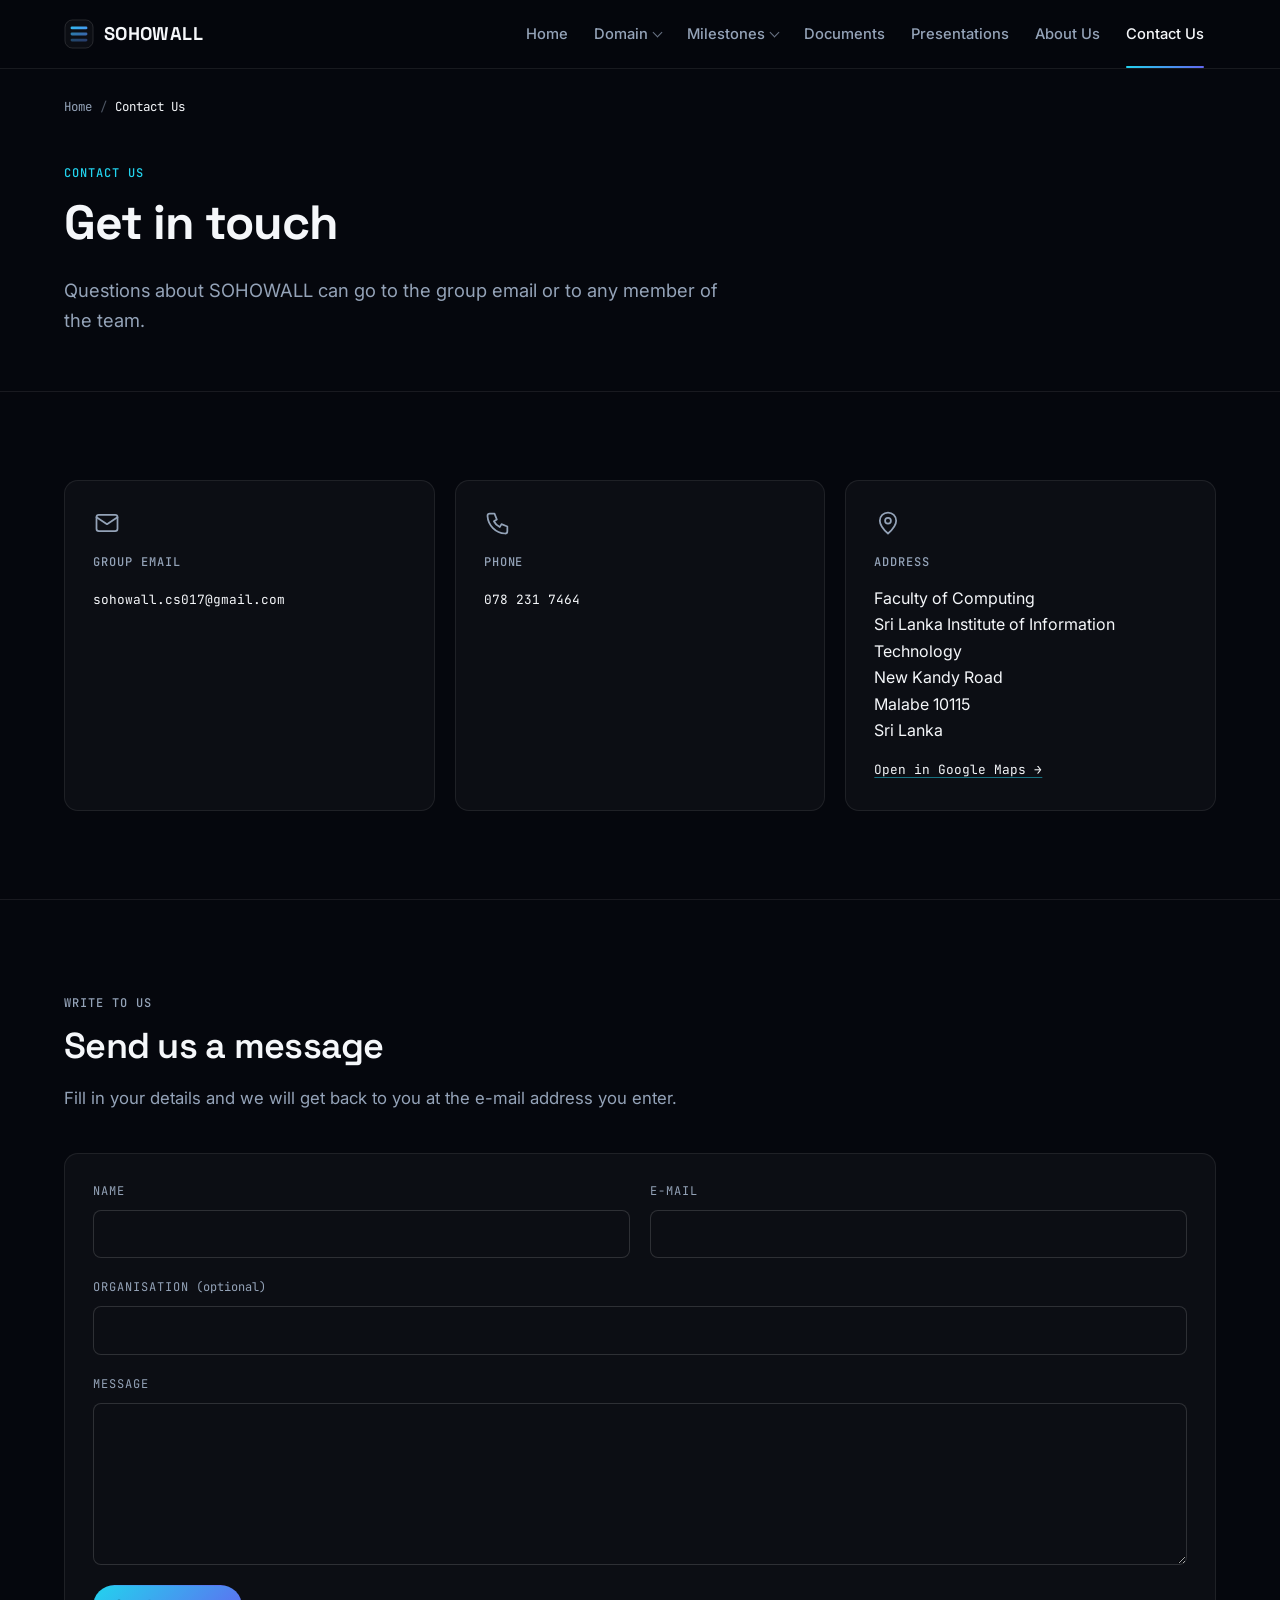
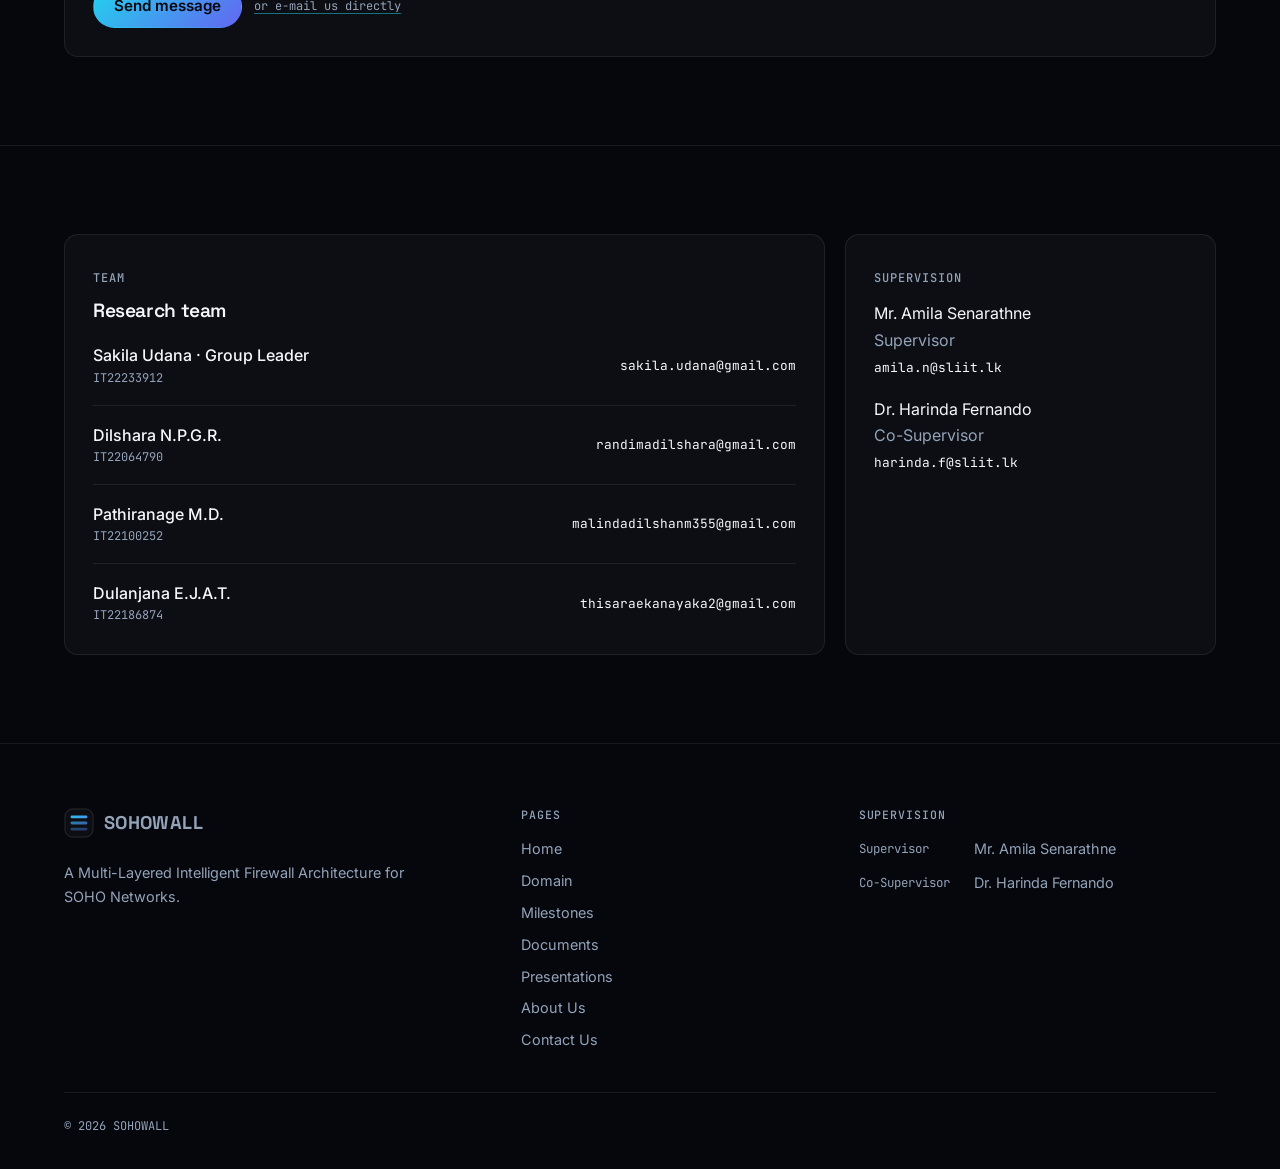
==== commit 03a4503b: "V2.25" ====
--- a/contact.html
+++ b/contact.html
@@ -88,30 +88,42 @@
       </div>
     </section>
 
-    <section class="section" id="email-template">
+    <section class="section" id="write-to-us">
       <div class="container">
         <div class="section__head">
           <span class="label">Write to us</span>
-          <h2>General e-mail template</h2>
-          <p>The button opens your mail app with this subject and message filled in.</p>
-        </div>
-        <div class="card mail">
-          <div class="mail__row"><span class="mail__key">To</span><span>sohowall.cs017@gmail.com</span></div>
-          <div class="mail__row"><span class="mail__key">Subject</span><span>SOHOWALL: Enquiry</span></div>
-          <pre class="mail__body">Dear SOHOWALL team,
-
-I am writing about your research project SOHOWALL.
-
-[Your message]
-
-Name:
-Organisation:
-
-Kind regards,
-</pre>
+          <h2>Send us a message</h2>
+          <p>Fill in your details and we will get back to you at the e-mail address you enter.</p>
+        </div>
+        <form class="card form" action="https://formsubmit.co/sohowall.cs017@gmail.com" method="POST">
+          <input type="hidden" name="_subject" value="SOHOWALL: Website enquiry">
+          <input type="hidden" name="_template" value="table">
+          <!-- TODO: once the site is live, add the full URL of this page so the success popup opens after sending:
+          <input type="hidden" name="_next" value="https://USERNAME.github.io/REPO/contact.html#sent"> -->
+          <input class="form__honey" type="text" name="_honey" tabindex="-1" autocomplete="off" aria-hidden="true">
+          <div class="form__row">
+            <label class="field">
+              <span class="field__label">Name</span>
+              <input type="text" name="name" autocomplete="name" required>
+            </label>
+            <label class="field">
+              <span class="field__label">E-mail</span>
+              <input type="email" name="email" autocomplete="email" required>
+            </label>
+          </div>
+          <label class="field">
+            <span class="field__label">Organisation <span class="field__optional">(optional)</span></span>
+            <input type="text" name="organisation" autocomplete="organization">
+          </label>
+          <label class="field">
+            <span class="field__label">Message</span>
+            <textarea name="message" rows="6" required></textarea>
+          </label>
           <div class="link-row">
-            <a class="btn btn--primary" href="mailto:sohowall.cs017@gmail.com?subject=SOHOWALL%3A%20Enquiry&amp;body=Dear%20SOHOWALL%20team%2C%0D%0A%0D%0AI%20am%20writing%20about%20your%20research%20project%20SOHOWALL.%0D%0A%0D%0A%5BYour%20message%5D%0D%0A%0D%0AName%3A%0D%0AOrganisation%3A%0D%0A%0D%0AKind%20regards%2C%0D%0A">Compose e-mail</a>          </div>
-        </div>
+            <button class="btn btn--primary" type="submit">Send message</button>
+            <a class="link-row__note" href="mailto:sohowall.cs017@gmail.com?subject=SOHOWALL%3A%20Enquiry">or e-mail us directly</a>
+          </div>
+        </form>
       </div>
     </section>
 
@@ -152,6 +164,17 @@
         </div>
       </div>
     </section>
+
+    <div class="modal" id="sent" role="dialog" aria-modal="true" aria-labelledby="sent-title">
+      <a class="modal__backdrop" href="#write-to-us" tabindex="-1" aria-hidden="true"></a>
+      <div class="card modal__panel">
+        <svg class="icon modal__icon" viewBox="0 0 24 24" aria-hidden="true"><circle cx="12" cy="12" r="9"/><path d="M8 12.5l2.5 2.5L16 9.5"/></svg>
+        <span class="label label--accent">Message sent</span>
+        <h2 id="sent-title">Sent successfully</h2>
+        <p>Thank you for contacting the SOHOWALL team. We will get back to you at the e-mail address you entered.</p>
+        <a class="btn btn--primary" href="#write-to-us">Close</a>
+      </div>
+    </div>
   </main>
 
   <footer class="site-footer">
--- a/assets/css/style.css
+++ b/assets/css/style.css
@@ -795,23 +795,72 @@
 .doclist__link:hover { color: var(--cyan); }
 .doclist__link { font-family: var(--font-mono); font-size: 0.8rem; overflow-wrap: anywhere; }
 
-/* ---------- Contact: e-mail template ---------- */
-.mail__row {
-  display: flex;
-  flex-wrap: wrap;
-  gap: 8px 16px;
-  padding-bottom: 16px;
-  border-bottom: 1px solid var(--border);
-}
-.mail__key { font-family: var(--font-mono); font-size: 0.78rem; color: var(--muted); padding-top: 2px; min-width: 64px; }
-.mail__body {
-  margin: 0 0 24px;
-  padding: 20px 0 0;
+/* ---------- Contact: message form ---------- */
+.form { display: grid; gap: 20px; }
+.form__row { display: grid; grid-template-columns: repeat(2, minmax(0, 1fr)); gap: 20px; }
+.form__honey { display: none; }
+.field { display: flex; flex-direction: column; gap: 8px; }
+.field__label {
+  font-family: var(--font-mono);
+  font-size: 0.75rem;
+  letter-spacing: 0.08em;
+  text-transform: uppercase;
+  color: var(--muted);
+}
+.field__optional { text-transform: none; letter-spacing: 0; }
+.field input,
+.field textarea {
+  width: 100%;
+  padding: 12px 14px;
+  background: var(--bg-raised);
+  border: 1px solid var(--border-strong);
+  border-radius: var(--radius-sm);
+  color: var(--text);
   font-family: var(--font-body);
   font-size: 0.95rem;
-  line-height: 1.7;
-  color: var(--muted);
-  white-space: pre-wrap;
+  line-height: 1.5;
+  transition: border-color 0.2s ease, box-shadow 0.2s ease;
+}
+.field textarea { min-height: 160px; resize: vertical; }
+.field input:focus,
+.field textarea:focus { outline: none; border-color: var(--cyan); box-shadow: 0 0 0 3px rgba(34, 211, 238, 0.15); }
+.field input:user-invalid,
+.field textarea:user-invalid { border-color: #F87171; }
+button.btn { cursor: pointer; }
+
+/* Success popup: shown when the URL ends in #sent (FormSubmit redirects there) */
+.modal {
+  position: fixed;
+  inset: 0;
+  z-index: 100;
+  display: none;
+  align-items: center;
+  justify-content: center;
+  padding: 16px;
+}
+.modal:target { display: flex; }
+.modal__backdrop {
+  position: absolute;
+  inset: 0;
+  background: rgba(5, 7, 13, 0.8);
+  backdrop-filter: blur(6px);
+  cursor: default;
+}
+.modal__panel {
+  width: 100%;
+  max-width: 440px;
+  padding: 36px 32px;
+  background: var(--bg-raised);
+  border-color: var(--border-strong);
+  text-align: center;
+  animation: modal-in 0.25s ease;
+}
+.modal__panel h2 { font-size: 1.6rem; margin-bottom: 12px; }
+.modal__panel p { margin-bottom: 24px; }
+.modal__icon { width: 48px; height: 48px; margin: 0 auto 16px; display: block; stroke: var(--cyan); }
+@keyframes modal-in {
+  from { opacity: 0; transform: translateY(8px) scale(0.98); }
+  to { opacity: 1; transform: none; }
 }
 
 /* ---------- Module pages ---------- */
@@ -1211,6 +1260,7 @@
   .flow { grid-template-columns: minmax(0, 1fr); }
   .flow__edge::after { width: 1px; height: 24px; }
   .doclist li { flex-direction: column; align-items: flex-start; }
+  .form__row { grid-template-columns: minmax(0, 1fr); }
   .pager { flex-direction: column; }
   .pager .card--next { text-align: left; }
   .site-footer__grid { grid-template-columns: 1fr; }
